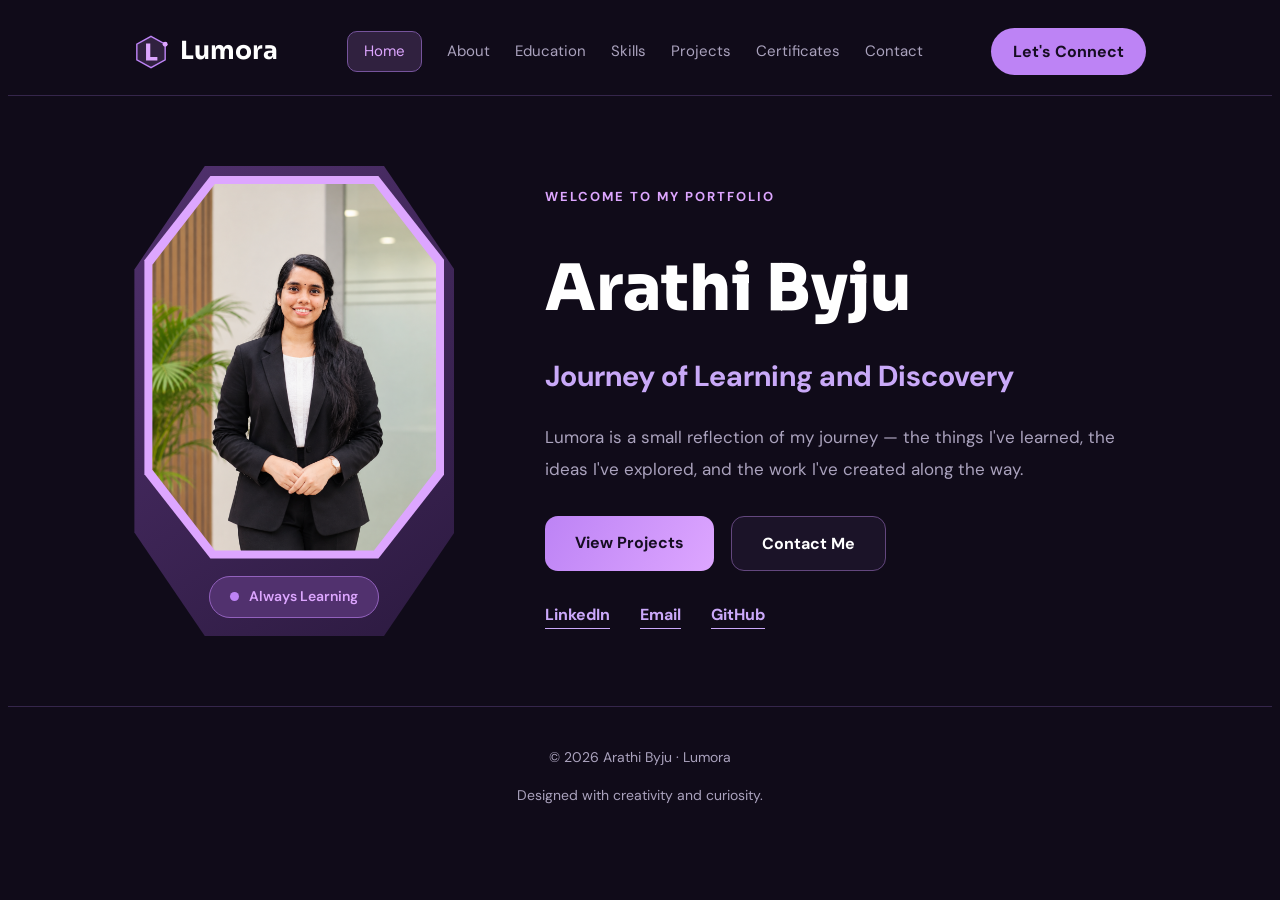
==== index.html @ 717a398b "Initial Commit" ====
<!DOCTYPE html>
<html lang="en">

<head>
    <meta charset="UTF-8">
    <meta name="viewport" content="width=device-width, initial-scale=1.0">

    <title>Lumora | Arathi Byju</title>

    <link rel="icon" type="image/svg+xml" href="Assets/image/logo.svg">

    <link rel="preconnect" href="https://fonts.googleapis.com">
    <link rel="preconnect" href="https://fonts.gstatic.com" crossorigin>

    <link href="https://fonts.googleapis.com/css2?family=DM+Sans:wght@400;500;600;700&family=Sora:wght@400;500;600;700;800&display=swap" rel="stylesheet">

    <link rel="stylesheet" href="Assets/css/style.css">
</head>

<body>

    <!-- Navigation -->
    <header class="header">

        <a href="index.html" class="logo">
            <img src="Assets/image/logo.svg" alt="Lumora logo" class="logo-img">
            Lumora
        </a>
        

        <nav class="navbar" id="navbar">
            <a href="index.html" class="active">Home</a>
            <a href="about.html">About</a>
            <a href="education.html">Education</a>
            <a href="skills.html">Skills</a>
            <a href="projects.html">Projects</a>
            <a href="certificates.html">Certificates</a>
            <a href="contact.html">Contact</a>
        </nav>

        <a href="contact.html" class="connect-btn">Let's Connect</a>

        <button class="menu-btn" id="menu-btn">☰</button>

    </header>


    <!-- Home -->
    <main class="home">

        <div class="home-image">

            <div class="photo-frame">
                <img src="Assets/image/profile.png" alt="Arathi Byju">
            </div>

            <div class="photo-badge">
                <span></span> Always Learning
            </div>

        </div>


        <div class="home-content">

            <p class="welcome">WELCOME TO MY PORTFOLIO</p>

            <h1>Arathi Byju</h1>

            <h2>Journey of Learning and Discovery</h2>

            <p class="intro">
                Lumora is a small reflection of my journey —
                the things I've learned, the ideas I've explored,
                and the work I've created along the way.
            </p>

            <div class="home-buttons">

                <a href="projects.html" class="btn primary-btn">
                    View Projects
                </a>

                <a href="contact.html" class="btn secondary-btn">
                    Contact Me
                </a>

            </div>

            <div class="social-links">
                <a href="https://www.linkedin.com/in/arathi54" target="_blank">LinkedIn</a>
                <a href="mailto:arathibyju54@gmail.com">Email</a>
                <a href="https://github.com/arathi54" target="_blank">GitHub</a>
            </div>

        </div>

    </main>


    <!-- Footer -->
    <footer>
        <p>© 2026 Arathi Byju · Lumora</p>
        <p>Designed with creativity and curiosity.</p>
    </footer>


    <script src="Assets/js/script.js"></script>

</body>
</html>
---- Assets/css/style.css ----
/* =========================

   GLOBAL STYLES

\========================= */



\* {

    margin: 0;

    padding: 0;

    box-sizing: border-box;

    scroll-behavior: smooth;

}



:root {

    --background: #100b19;

    --surface: #191127;

    --purple: #bd83f5;

    --light-purple: #dda6ff;

    --text: #ffffff;

    --muted: #aaa2bd;

    --border: #35264b;

}



body {

    font-family: 'DM Sans', sans-serif;

    background: var(--background);

    color: var(--text);

    line-height: 1.7;

}



a {

    color: inherit;

    text-decoration: none;

}



img {

    max-width: 100%;

    display: block;

}





/* =========================

   HEADER & NAVIGATION

\========================= */



.header {

    width: 100%;

    min-height: 88px;

    padding: 0 10%;

    display: flex;

    align-items: center;

    justify-content: space-between;

    background: #100b19;

    border-bottom: 1px solid var(--border);

    position: sticky;

    top: 0;

    z-index: 1000;

}



.logo {

    display: flex;

    align-items: center;

    gap: 12px;

    font-family: 'Sora', sans-serif;

    font-size: 25px;

    font-weight: 700;

}



.logo-icon {

    width: 32px;

    height: 32px;

    background: linear-gradient(135deg, var(--purple), var(--light-purple));

    color: #160d22;

    display: flex;

    align-items: center;

    justify-content: center;

    border-radius: 8px;

}



.navbar {

    display: flex;

    align-items: center;

    gap: 25px;

}



.navbar a {

    color: var(--muted);

    font-size: 15px;

    transition: 0.3s;

}



.navbar a:hover,

.navbar a.active {

    color: var(--light-purple);

}



.navbar a.active {

    padding: 7px 16px;

    border: 1px solid #76549c;

    border-radius: 10px;

    background: #30213f;

}



.connect-btn {

    padding: 10px 22px;

    border-radius: 25px;

    background: var(--purple);

    color: #160d22;

    font-weight: 700;

}



.connect-btn:hover {

    background: var(--light-purple);

}



.menu-btn {

    display: none;

    background: none;

    border: none;

    color: white;

    font-size: 27px;

    cursor: pointer;

}





/* =========================

   HOME PAGE

\========================= */



.home {

    min-height: 610px;

    padding: 70px 10%;

    display: flex;

    align-items: center;

    justify-content: center;

    gap: 9%;

}



.home-image {

    width: 420px;

    min-width: 320px;

    height: 470px;

    position: relative;

    display: flex;

    justify-content: center;

    padding: 10px;

    background: linear-gradient(145deg, #51316e, #2c1a40);

    clip-path: polygon(

        22% 0, 78% 0, 100% 22%, 100% 78%,

        78% 100%, 22% 100%, 0 78%, 0 22%

    );

}



.photo-frame {

    width: 100%;

    height: 85%;

    padding: 8px;

    background: var(--light-purple);

    clip-path: polygon(

        22% 0, 78% 0, 100% 22%, 100% 78%,

        78% 100%, 22% 100%, 0 78%, 0 22%

    );

}



.photo-frame img {

    width: 100%;

    height: 100%;

    object-fit: cover;

    object-position: center;

    clip-path: polygon(

        22% 0, 78% 0, 100% 22%, 100% 78%,

        78% 100%, 22% 100%, 0 78%, 0 22%

    );

}



.photo-badge {

    position: absolute;

    bottom: 18px;

    left: 50%;

    transform: translateX(-50%);

    padding: 8px 20px;

    white-space: nowrap;

    border: 1px solid #9261bd;

    border-radius: 25px;

    background: #51316e;

    color: var(--light-purple);

    font-size: 14px;

    font-weight: 600;

}



.photo-badge span {

    width: 9px;

    height: 9px;

    display: inline-block;

    background: var(--purple);

    border-radius: 50%;

    margin-right: 7px;

}



.home-content {

    max-width: 680px;

}



.welcome {

    color: var(--light-purple);

    font-size: 13px;

    font-weight: 700;

    letter-spacing: 2px;

    margin-bottom: 12px;

}



.home-content h1 {

    font-family: 'Sora', sans-serif;

    font-size: clamp(42px, 5vw, 68px);

    font-weight: 800;

    line-height: 1.2;

    margin-bottom: 8px;

}



.home-content h2 {

    color: #c9a9f8;

    font-size: clamp(20px, 2.3vw, 29px);

    margin-bottom: 20px;

}



.intro {

    color: var(--muted);

    font-size: 17px;

    line-height: 1.9;

    margin-bottom: 30px;

}



.home-buttons {

    display: flex;

    gap: 17px;

    margin-bottom: 30px;

}



.btn {

    display: inline-block;

    padding: 13px 30px;

    border-radius: 13px;

    font-weight: 700;

    transition: 0.3s;

}



.primary-btn {

    background: linear-gradient(120deg, var(--purple), var(--light-purple));

    color: #160d22;

}



.primary-btn:hover {

    transform: translateY(-3px);

    box-shadow: 0 8px 25px rgba(189, 131, 245, 0.2);

}



.secondary-btn {

    border: 1px solid #63477e;

    color: white;

    background: #1b1328;

}



.secondary-btn:hover {

    background: #30213f;

}



.social-links {

    display: flex;

    gap: 30px;

}



.social-links a {

    color: #cba9fa;

    font-weight: 700;

    border-bottom: 1px solid #cba9fa;

}





/* =========================

   COMMON PAGE LAYOUT

\========================= */



.page-container {

    min-height: calc(100vh - 160px);

    padding: 75px 10%;

}



.section-heading {

    text-align: center;

    margin-bottom: 50px;

}



.section-heading span {

    color: var(--purple);

    font-size: 13px;

    font-weight: 700;

    letter-spacing: 2px;

}



.section-heading h1 {

    font-family: 'Sora', sans-serif;

    font-size: 40px;

    margin-top: 8px;

}



.section-heading p {

    color: var(--muted);

    margin-top: 10px;

}





/* =========================

   ABOUT PAGE

\========================= */



.about-layout {

    max-width: 950px;

    margin: auto;

    display: grid;

    grid-template-columns: 300px 1fr;

    gap: 35px;

    align-items: center;

}



.about-image {

    padding: 10px;

    background: linear-gradient(145deg, #51316e, #2c1a40);

    border: 2px solid var(--purple);

    border-radius: 20px;

}



.about-image img {

    width: 100%;

    height: 360px;

    object-fit: cover;

    border-radius: 13px;

}



.about-card {

    padding: 35px;

    background: var(--surface);

    border: 1px solid var(--border);

    border-radius: 18px;

}



.about-card h2 {

    color: var(--light-purple);

    margin-bottom: 18px;

}



.about-card p {

    color: var(--muted);

    margin-bottom: 18px;

}





/* =========================

   EDUCATION PAGE

\========================= */



.timeline {

    max-width: 850px;

    margin: auto;

    display: grid;

    gap: 25px;

}



.education-card {

    padding: 35px;

    background: var(--surface);

    border: 1px solid var(--border);

    border-left: 4px solid var(--purple);

    border-radius: 15px;

    transition: 0.3s;

}



.education-card:hover {

    transform: translateY(-5px);

    border-color: var(--purple);

}



.education-year {

    color: var(--light-purple);

    font-size: 14px;

    font-weight: 700;

}



.education-card h2 {

    font-size: 23px;

    margin: 12px 0 5px;

}



.education-card h3 {

    color: var(--purple);

    margin-bottom: 12px;

}



.education-card p {

    color: var(--muted);

}



.education-status {

    display: inline-block;

    margin-top: 18px;

    padding: 5px 15px;

    border-radius: 20px;

    background: #30213f;

    color: var(--light-purple);

    font-size: 13px;

}





/* =========================

   SKILLS PAGE

\========================= */



.skills-container {

    max-width: 1050px;

    margin: auto;

    display: grid;

    grid-template-columns: repeat(2, 1fr);

    gap: 25px;

}



.skill-card {

    padding: 30px;

    background: var(--surface);

    border: 1px solid var(--border);

    border-radius: 16px;

    transition: 0.3s;

}



.skill-card:hover {

    transform: translateY(-5px);

    border-color: var(--purple);

}



.skill-icon {

    color: var(--purple);

    font-family: 'Sora', sans-serif;

    font-size: 27px;

    font-weight: 700;

    margin-bottom: 12px;

}



.skill-card h2 {

    color: var(--light-purple);

    font-size: 21px;

    margin-bottom: 15px;

}



.skill-card p {

    color: var(--muted);

    padding: 8px 0;

    border-bottom: 1px solid var(--border);

}





/* =========================

   PROJECTS PAGE

\========================= */



.projects-container {

    max-width: 1000px;

    margin: auto;

    display: grid;

    grid-template-columns: repeat(2, 1fr);

    gap: 25px;

}



.project-card {

    padding: 35px;

    background: var(--surface);

    border: 1px solid var(--border);

    border-radius: 17px;

    transition: 0.3s;

}



.project-card:hover {

    transform: translateY(-6px);

    border-color: var(--purple);

}



.project-number {

    color: var(--purple);

    font-family: 'Sora', sans-serif;

    font-size: 30px;

    font-weight: 700;

    margin-bottom: 15px;

}



.project-card h2 {

    font-size: 22px;

    margin-bottom: 12px;

}



.project-card p {

    color: var(--muted);

    margin-bottom: 20px;

}



.project-tags {

    display: flex;

    flex-wrap: wrap;

    gap: 8px;

    margin-bottom: 20px;

}



.project-tags span {

    padding: 5px 12px;

    border-radius: 20px;

    background: #30213f;

    color: var(--light-purple);

    font-size: 12px;

}



.project-status {

    color: var(--purple);

    font-size: 13px;

    font-weight: 700;

}





/* =========================

   CONTACT PAGE

\========================= */



.contact-card {

    max-width: 750px;

    margin: auto;

    padding: 45px;

    text-align: center;

    background: linear-gradient(135deg, #281a3b, #191127);

    border: 1px solid var(--border);

    border-radius: 20px;

}



.contact-card h2 {

    font-size: 27px;

    margin-bottom: 12px;

}



.contact-card > p {

    color: var(--muted);

    margin-bottom: 35px;

}



.contact-details {

    display: grid;

    gap: 20px;

    margin-bottom: 35px;

    text-align: left;

}



.contact-item {

    display: flex;

    align-items: center;

    gap: 18px;

    padding: 15px;

    background: var(--surface);

    border: 1px solid var(--border);

    border-radius: 12px;

}



.contact-icon {

    width: 45px;

    height: 45px;

    display: flex;

    align-items: center;

    justify-content: center;

    background: #30213f;

    color: var(--light-purple);

    border-radius: 10px;

    font-weight: 700;

}



.contact-item h3 {

    font-size: 16px;

}



.contact-item a {

    color: var(--muted);

    font-size: 14px;

    overflow-wrap: anywhere;

}



.contact-item a:hover {

    color: var(--light-purple);

}





/* =========================

   FOOTER

\========================= */



footer {

    padding: 25px 10%;

    text-align: center;

    border-top: 1px solid var(--border);

    color: var(--muted);

    font-size: 14px;

}



footer p + p {

    margin-top: 5px;

}





/* =========================

   RESPONSIVE DESIGN

\========================= */



@media (max-width: 1050px) {



    .header {

        padding: 0 5%;

    }



    .navbar {

        gap: 15px;

    }



    .home {

        padding: 60px 5%;

        gap: 5%;

    }



    .page-container {

        padding: 65px 6%;

    }



}





@media (max-width: 800px) {



    .header {

        min-height: 75px;

    }



    .connect-btn {

        display: none;

    }



    .menu-btn {

        display: block;

    }



    .navbar {

        display: none;

        position: absolute;

        top: 75px;

        left: 0;

        width: 100%;

        padding: 20px;

        background: #191127;

        border-bottom: 1px solid var(--border);

        flex-direction: column;

        gap: 18px;

    }



    .navbar.show {

        display: flex;

    }



    .home {

        flex-direction: column;

        text-align: center;

        padding: 55px 7%;

        gap: 45px;

    }



    .home-image {

        width: min(360px, 90%);

        min-width: 0;

        height: 410px;

    }



    .home-buttons,

    .social-links {

        justify-content: center;

        flex-wrap: wrap;

    }



    .about-layout {

        grid-template-columns: 1fr;

        max-width: 550px;

    }



    .about-image {

        max-width: 300px;

        margin: auto;

    }



    .projects-container {

        grid-template-columns: 1fr;

    }



}





@media (max-width: 550px) {



    .logo {

        font-size: 21px;

    }



    .home-image {

        height: 350px;

    }



    .home-content h1 {

        font-size: 40px;

    }



    .home-content h2 {

        font-size: 21px;

    }



    .home-buttons {

        flex-direction: column;

    }



    .home-buttons .btn {

        width: 100%;

    }



    .skills-container {

        grid-template-columns: 1fr;

    }



    .section-heading h1 {

        font-size: 31px;

    }



    .page-container {

        padding: 55px 6%;

    }



    .about-card,

    .education-card,

    .skill-card,

    .project-card,

    .contact-card {

        padding: 25px;

    }



    .contact-card h2 {

        font-size: 22px;

    }



}













/* ================================
   CERTIFICATES SECTION
================================ */

.certificates {
    padding: 80px 8%;
    min-height: 80vh;
    text-align: center;
    background: var(--background);
}

.certificates .welcome {
    font-size: 13px;
    font-weight: 700;
    letter-spacing: 2px;
    color: var(--purple);
}

.certificates h1 {
    font-family: 'Sora', sans-serif;
    font-size: 38px;
    font-weight: 700;
    margin: 15px 0;
    color: var(--text);
}

.certificate-intro {
    max-width: 650px;
    margin: 0 auto 45px;
    color: var(--muted);
    line-height: 1.8;
    font-size: 16px;
}

.certificate-grid {
    display: flex;
    flex-wrap: wrap;
    justify-content: center;
    align-items: stretch;
    gap: 30px;
}

.certificate-card {
    flex: 0 1 320px;
    max-width: 360px;
    display: flex;
    flex-direction: column;
    background: var(--surface);
    padding: 20px;
    border: 1px solid var(--border);
    border-radius: 16px;
    box-shadow: 0 5px 25px rgba(0, 0, 0, 0.15);
    transition: 0.3s ease;
}

.certificate-card:hover {
    transform: translateY(-8px);
    border-color: var(--purple);
    box-shadow: 0 12px 30px rgba(189, 131, 245, 0.12);
}

.certificate-card img {
    width: 100%;
    height: 220px;
    object-fit: contain;
    background: #100b19;
    border: 1px solid var(--border);
    border-radius: 10px;
}

.certificate-card h3 {
    font-family: 'Sora', sans-serif;
    font-size: 17px;
    margin: 18px 0 8px;
    color: var(--light-purple);
}

.certificate-card p {
    color: var(--muted);
    font-size: 14px;
    margin-bottom: 18px;
    flex-grow: 1;
}

.certificate-card a {
    display: inline-block;
    align-self: center;
    text-decoration: none;
    background: linear-gradient(120deg, var(--purple), var(--light-purple));
    color: #160d22;
    padding: 11px 22px;
    border-radius: 8px;
    font-size: 14px;
    font-weight: 700;
    transition: 0.3s ease;
}

.certificate-card a:hover {
    transform: translateY(-3px);
    box-shadow: 0 8px 20px rgba(189, 131, 245, 0.2);
}

/* ================================
   EDUCATION / INSTITUTION CARDS
================================ */

.institution-grid {
    display: grid;
    grid-template-columns: repeat(2, 1fr);
    gap: 28px;
    padding: 30px 0 70px;
}

.institution-card {
    display: flex;
    align-items: center;
    gap: 20px;
    padding: 22px;
    background: var(--surface);
    border: 1px solid var(--border);
    border-radius: 16px;
    box-shadow: 0 5px 25px rgba(0, 0, 0, 0.15);
    transition: 0.3s ease;
}

.institution-card:hover {
    transform: translateY(-5px);
    border-color: var(--purple);
    box-shadow: 0 10px 28px rgba(189, 131, 245, 0.12);
}

.institution-photo {
    flex: 0 0 125px;
    width: 125px;
    height: 115px;
    padding: 5px;
    border: 1px solid var(--border);
    border-radius: 10px;
    background: #100b19;
    overflow: hidden;
}

.institution-photo img {
    width: 100%;
    height: 100%;
    object-fit: cover;
    border-radius: 6px;
}

.institution-info {
    flex: 1;
}

.institution-info .education-year {
    font-size: 12px;
    color: var(--light-purple);
    font-weight: 700;
    letter-spacing: 1px;
}

.institution-info h2 {
    font-family: 'Sora', sans-serif;
    font-size: 17px;
    color: var(--text);
    margin: 9px 0;
}

.institution-info h3 {
    font-size: 13px;
    font-weight: 600;
    color: var(--purple);
    margin-bottom: 10px;
}

.institution-info p {
    font-size: 14px;
    line-height: 1.7;
    color: var(--muted);
    margin-bottom: 12px;
}

.institution-info .education-status {
    display: inline-block;
    margin-top: 0;
    padding: 6px 13px;
    background: #30213f;
    color: var(--light-purple);
    border: 1px solid #63477e;
    border-radius: 20px;
    font-size: 12px;
    font-weight: 600;
}

/* ================================
   EDUCATION & CERTIFICATES RESPONSIVE
================================ */

@media (max-width: 992px) {
    .certificate-grid {
        gap: 30px;
    }
}

@media (max-width: 900px) {
    .institution-grid {
        grid-template-columns: 1fr;
    }
}

@media (max-width: 768px) {
    .certificates {
        padding: 60px 6%;
    }

    .certificates h1 {
        font-size: 28px;
    }

    .certificate-grid {
        gap: 22px;
    }

    .certificate-card img {
        height: 200px;
    }
}

@media (max-width: 600px) {
    .institution-card {
        flex-direction: column;
        align-items: flex-start;
    }

    .institution-photo {
        width: 100%;
        height: 170px;
        flex-basis: auto;
    }
}

html, body {
  max-width: 100%;
  overflow-x: hidden;
}

*, *::before, *::after {
  box-sizing: border-box;
}

/* Center the project card(s) */
.projects-container {
    display: flex;
    flex-wrap: wrap;
    justify-content: center;
}

.project-card {
    width: 100%;
    max-width: 487px;
}

.logo-img {
    width: 34px;
    height: 34px;
}
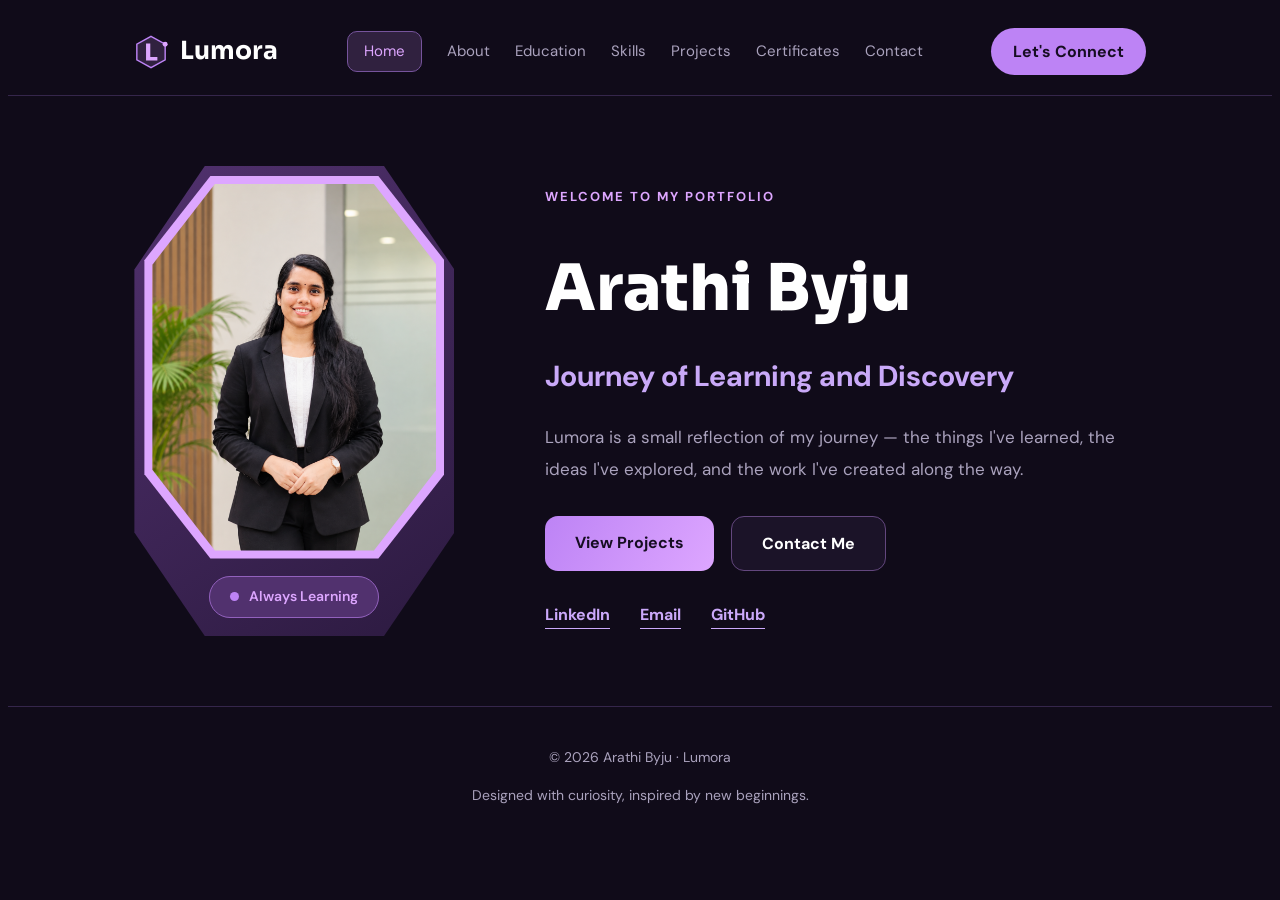
==== commit b5d13282: "added" ====
--- a/index.html
+++ b/index.html
@@ -90,7 +90,7 @@
             <div class="social-links">
                 <a href="https://www.linkedin.com/in/arathi54" target="_blank">LinkedIn</a>
                 <a href="mailto:arathibyju54@gmail.com">Email</a>
-                <a href="https://github.com/arathi54" target="_blank">GitHub</a>
+                <a href="https://github.com/Arathi-Byju" target="_blank">GitHub</a>
             </div>
 
         </div>
@@ -101,7 +101,7 @@
     <!-- Footer -->
     <footer>
         <p>© 2026 Arathi Byju · Lumora</p>
-        <p>Designed with creativity and curiosity.</p>
+        <p>Designed with curiosity, inspired by new beginnings.</p>
     </footer>
 
 
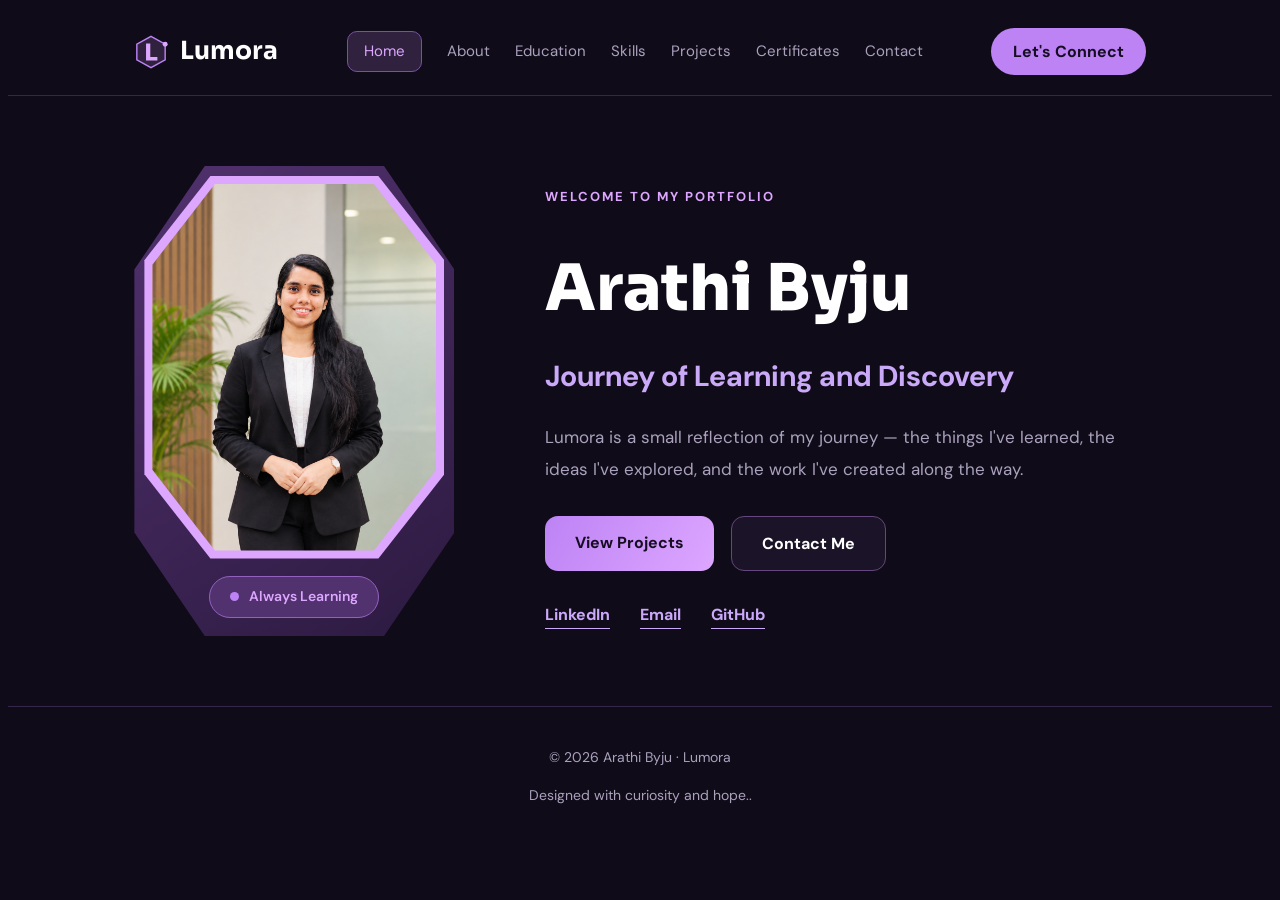
==== commit ffd9f31a: "added" ====
--- a/index.html
+++ b/index.html
@@ -101,7 +101,7 @@
     <!-- Footer -->
     <footer>
         <p>© 2026 Arathi Byju · Lumora</p>
-        <p>Designed with curiosity, inspired by new beginnings.</p>
+        <p>Designed with curiosity and hope..</p>
     </footer>
 
 
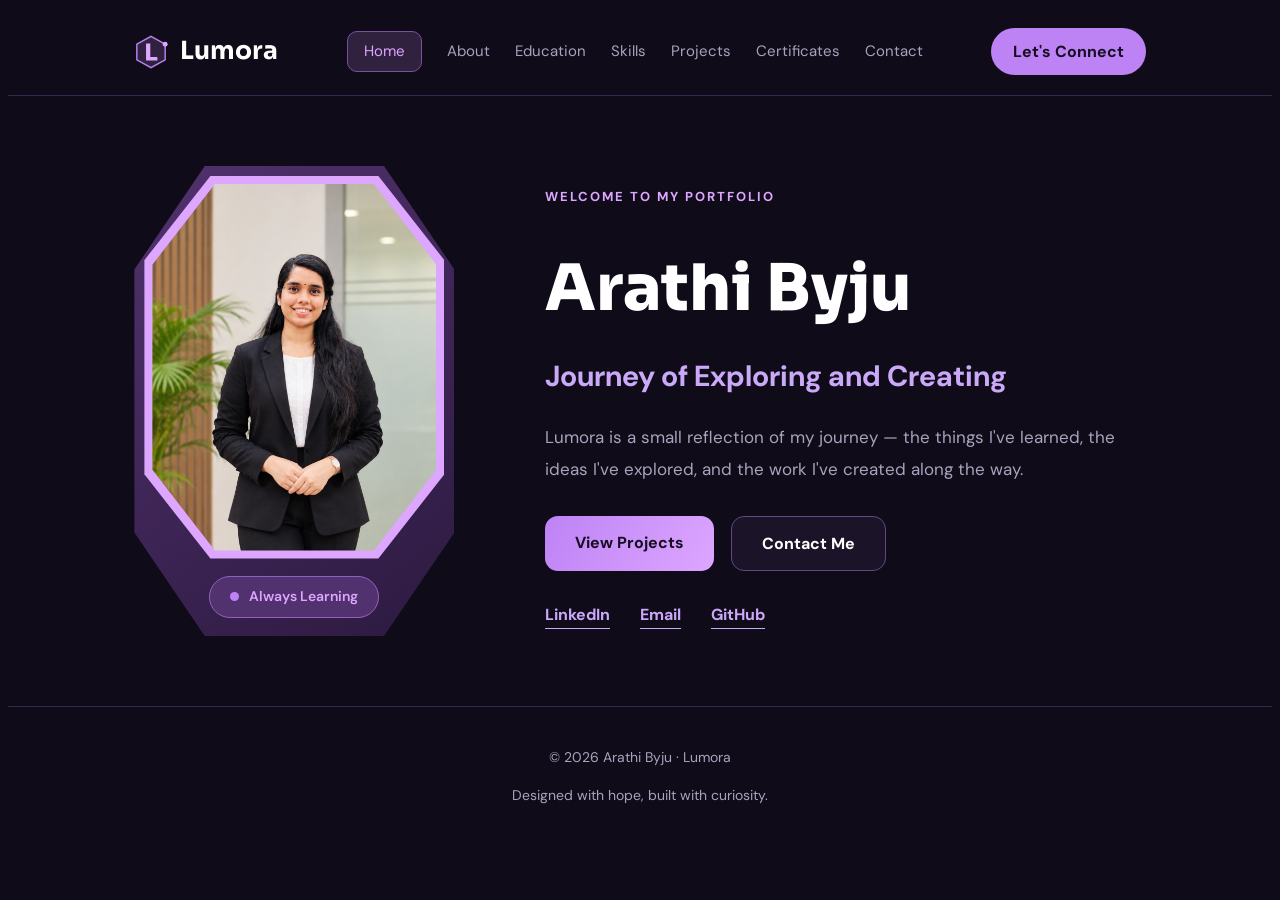
==== commit ffd0643e: "added" ====
--- a/index.html
+++ b/index.html
@@ -67,7 +67,7 @@
 
             <h1>Arathi Byju</h1>
 
-            <h2>Journey of Learning and Discovery</h2>
+            <h2>Journey of Exploring and Creating</h2>
 
             <p class="intro">
                 Lumora is a small reflection of my journey —
@@ -101,7 +101,7 @@
     <!-- Footer -->
     <footer>
         <p>© 2026 Arathi Byju · Lumora</p>
-        <p>Designed with curiosity and hope..</p>
+        <p>Designed with hope, built with curiosity.</p>
     </footer>
 
 
